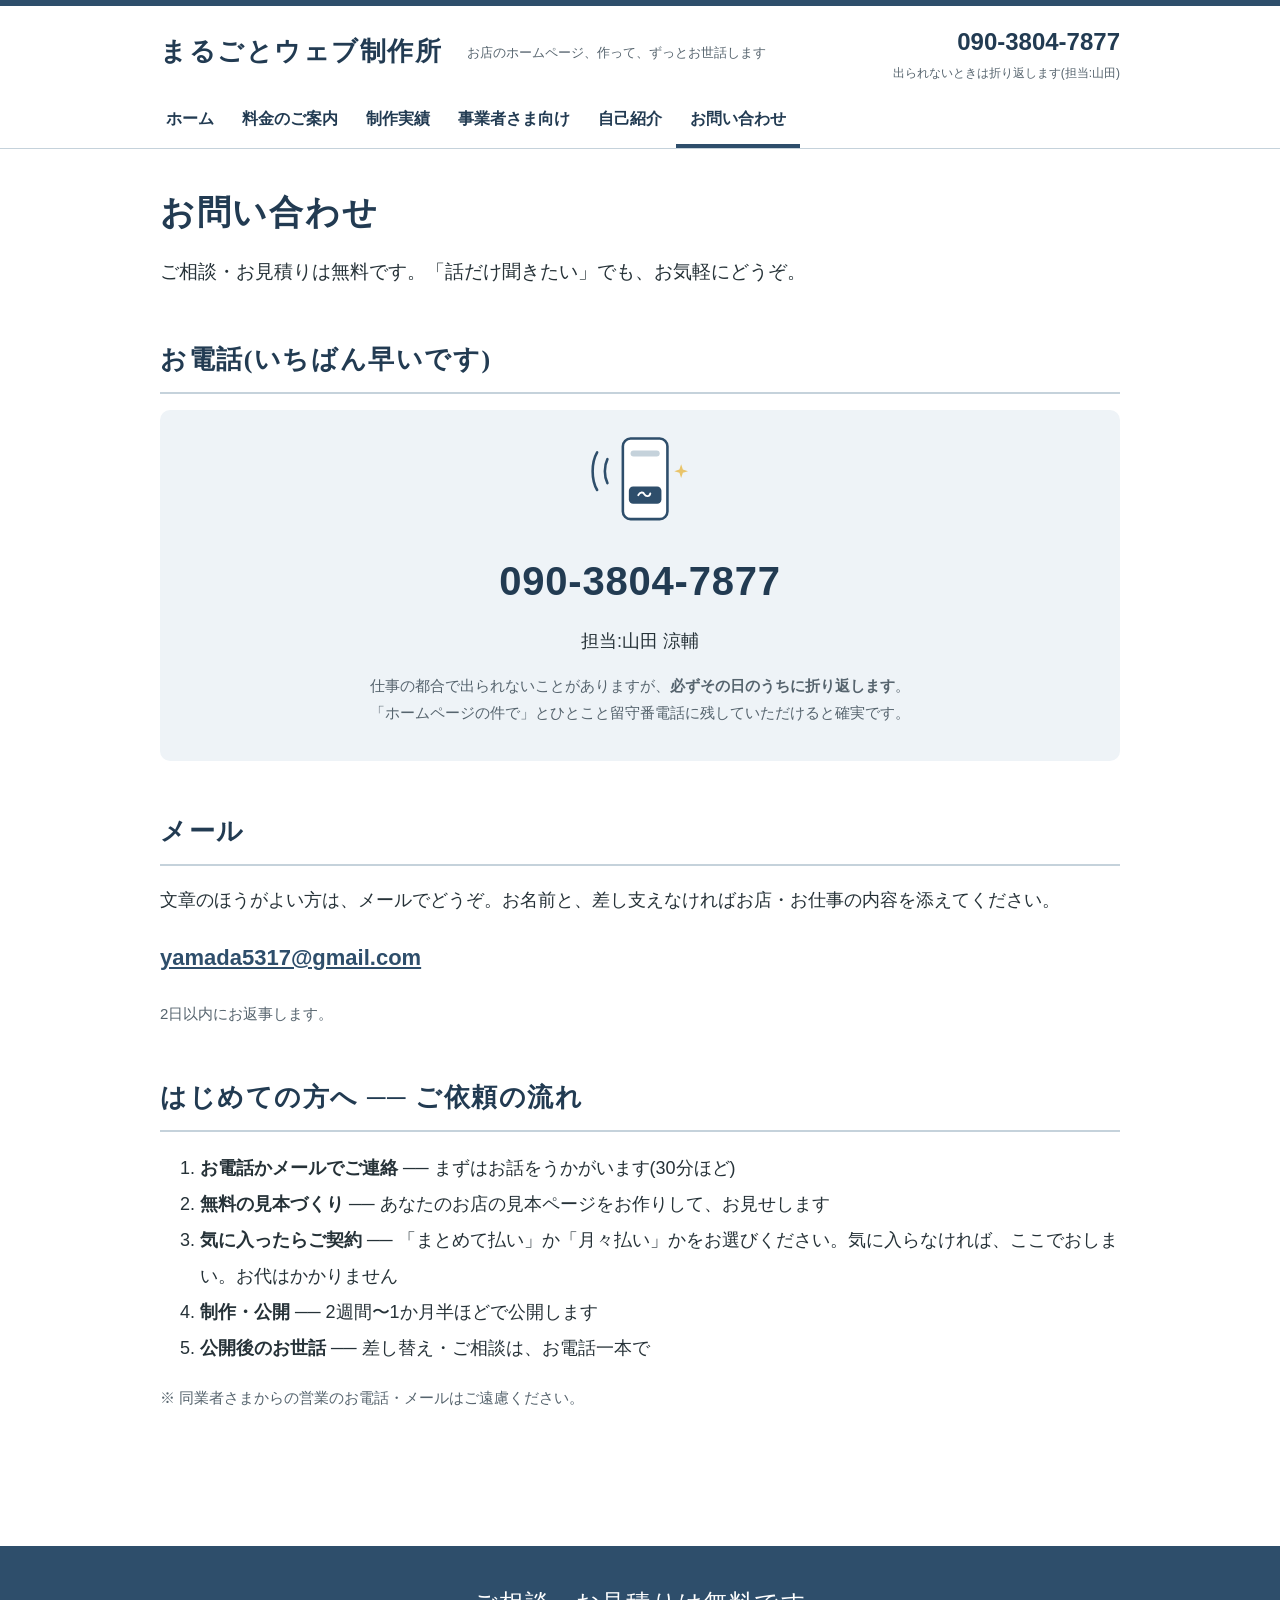
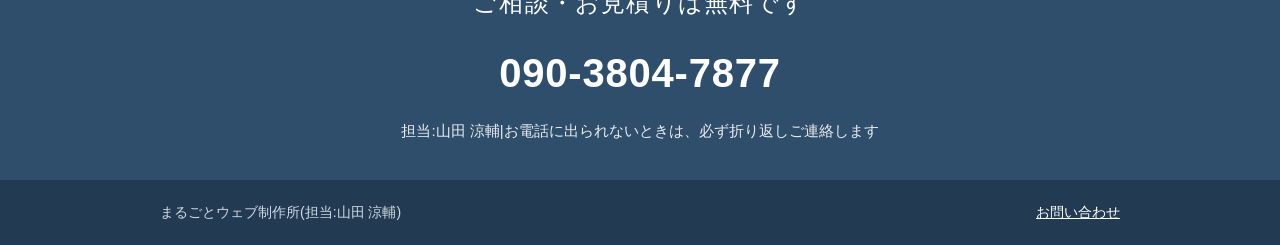
==== contact.html @ 01c767c2 "まるごとウェブ制作所 公式サイト初版 静的HTML6ページ+共通CSS+制作例デモ「木漏れ日珈琲」(3ページ)。 料金プラン(おてがる8万/きちんと18万・月々払い対応)、お世話係(月5,000円)、" ====
<!DOCTYPE html>
<html lang="ja">
<head>
<meta charset="UTF-8">
<meta name="viewport" content="width=device-width, initial-scale=1">
<title>お問い合わせ|まるごとウェブ制作所</title>
<meta name="description" content="まるごとウェブ制作所へのお問い合わせ。お電話・メールで受け付けています。ご相談・お見積りは無料です。">
<link rel="stylesheet" href="assets/style.css">
</head>
<body>

<header class="site-header">
  <div class="header-inner">
    <a class="site-name" href="index.html">まるごとウェブ制作所</a>
    <p class="site-tag">お店のホームページ、作って、ずっとお世話します</p>
    <div class="header-tel">
      <a href="tel:09038047877">090-3804-7877</a>
      <div class="note">出られないときは折り返します(担当:山田)</div>
    </div>
  </div>
  <nav class="site-nav">
    <a href="index.html">ホーム</a>
    <a href="ryokin.html">料金のご案内</a>
    <a href="jisseki.html">制作実績</a>
    <a href="jigyousha.html">事業者さま向け</a>
    <a href="profile.html">自己紹介</a>
    <a href="contact.html" aria-current="page">お問い合わせ</a>
  </nav>
</header>

<main>
  <h1>お問い合わせ</h1>
  <p class="lead">ご相談・お見積りは無料です。「話だけ聞きたい」でも、お気軽にどうぞ。</p>

  <section class="section">
    <h2>お電話(いちばん早いです)</h2>
    <div class="panel" style="text-align:center">
      <p class="illu-center">
        <svg width="110" height="96" viewBox="0 0 128 112" fill="none" stroke="#2e4e6b" stroke-width="3" stroke-linecap="round" stroke-linejoin="round" role="img" aria-label="電話のイラスト">
          <rect x="44" y="10" width="52" height="94" rx="9" fill="#ffffff"/>
          <rect x="53" y="24" width="34" height="7" rx="3.5" fill="#c5d2db" stroke="none"/>
          <rect x="51" y="66" width="38" height="20" rx="5" fill="#2e4e6b" stroke="none"/>
          <path d="M62 76 c2 -4 6 -4 7 -1 c2 3 6 3 7 -1" stroke="#ffffff" stroke-width="2.2"/>
          <path d="M26 34 c-4 8 -4 20 0 28 M14 26 c-7 12 -7 32 0 44" />
          <path d="M112 40 l2 6 l6 2 l-6 2 l-2 6 l-2 -6 l-6 -2 l6 -2 z" fill="#e9c46a" stroke="none"/>
        </svg>
      </p>
      <a class="cta-tel" style="color:var(--indigo-deep)" href="tel:09038047877">090-3804-7877</a>
      <p style="margin:8px 0 0">担当:山田 涼輔</p>
      <p class="muted">仕事の都合で出られないことがありますが、<strong>必ずその日のうちに折り返します</strong>。<br>「ホームページの件で」とひとこと留守番電話に残していただけると確実です。</p>
    </div>
  </section>

  <section class="section">
    <h2>メール</h2>
    <p>文章のほうがよい方は、メールでどうぞ。お名前と、差し支えなければお店・お仕事の内容を添えてください。</p>
    <p style="font-size:22px; font-weight:700">
      <a href="mailto:yamada5317@gmail.com">yamada5317@gmail.com</a>
    </p>
    <p class="muted">2日以内にお返事します。</p>
  </section>

  <!-- ▼ LINE公式アカウントを作ったらここを解禁
  <section class="section">
    <h2>LINE</h2>
    <p>LINEでのご相談も受け付けています。下のボタンから友だち追加してください。</p>
  </section>
  -->

  <section class="section">
    <h2>はじめての方へ ── ご依頼の流れ</h2>
    <ol style="font-size:18px; line-height:2">
      <li><strong>お電話かメールでご連絡</strong> ── まずはお話をうかがいます(30分ほど)</li>
      <li><strong>無料の見本づくり</strong> ── あなたのお店の見本ページをお作りして、お見せします</li>
      <li><strong>気に入ったらご契約</strong> ── 「まとめて払い」か「月々払い」かをお選びください。気に入らなければ、ここでおしまい。お代はかかりません</li>
      <li><strong>制作・公開</strong> ── 2週間〜1か月半ほどで公開します</li>
      <li><strong>公開後のお世話</strong> ── 差し替え・ご相談は、お電話一本で</li>
    </ol>
  </section>

  <p class="muted">※ 同業者さまからの営業のお電話・メールはご遠慮ください。</p>
</main>

<div class="cta-band">
  <div class="cta-inner">
    <p class="lead-line">ご相談・お見積りは無料です</p>
    <a class="cta-tel" href="tel:09038047877">090-3804-7877</a>
    <p class="sub">担当:山田 涼輔|お電話に出られないときは、必ず折り返しご連絡します</p>
  </div>
</div>

<footer class="site-footer">
  <div class="footer-inner">
    <span>まるごとウェブ制作所(担当:山田 涼輔)</span>
    <span><a href="contact.html">お問い合わせ</a></span>
  </div>
</footer>

</body>
</html>
---- assets/style.css ----
/* まるごとウェブ制作所 共通スタイル
   トーン:チラシと同じ「藍色×白・大きい文字・誠実」 */

:root {
  --ink: #263238;
  --indigo: #2e4e6b;
  --indigo-deep: #223b52;
  --panel: #eef3f7;
  --line: #c5d2db;
  --paper: #ffffff;
  --muted: #56646e;
  --serif: "BIZ UDPMincho", "Yu Mincho", "Hiragino Mincho ProN", serif;
  --sans: "BIZ UDPGothic", "Yu Gothic", "Hiragino Kaku Gothic ProN", Meiryo, sans-serif;
}

* { box-sizing: border-box; }
html { scroll-behavior: smooth; }
body {
  margin: 0;
  font-family: var(--sans);
  font-size: 18px;
  line-height: 1.8;
  color: var(--ink);
  background: var(--paper);
  overflow-x: hidden;
}
img, svg { max-width: 100%; height: auto; }
a { color: var(--indigo); }

/* ---------- ヘッダー ---------- */
.site-header {
  border-top: 6px solid var(--indigo);
  border-bottom: 1px solid var(--line);
  background: var(--paper);
}
.header-inner {
  max-width: 1000px; margin: 0 auto; padding: 14px 20px 10px;
  display: flex; flex-wrap: wrap; align-items: center; gap: 8px 24px;
}
.site-name {
  font-family: var(--serif);
  font-size: 26px; font-weight: 700; letter-spacing: .06em;
  color: var(--indigo-deep); text-decoration: none;
}
.site-tag { font-size: 13px; color: var(--muted); margin: 0; }
.header-tel {
  margin-left: auto; text-align: right;
}
.header-tel a {
  display: inline-block;
  font-size: 24px; font-weight: 700; text-decoration: none;
  color: var(--indigo-deep); font-variant-numeric: tabular-nums;
}
.header-tel .note { font-size: 12px; color: var(--muted); }

.site-nav {
  max-width: 1000px; margin: 0 auto; padding: 0 12px;
  display: flex; flex-wrap: wrap;
}
.site-nav a {
  display: block; padding: 10px 14px;
  font-size: 16px; font-weight: 700; text-decoration: none;
  color: var(--indigo-deep);
  border-bottom: 4px solid transparent;
}
.site-nav a:hover { background: var(--panel); }
.site-nav a[aria-current="page"] { border-bottom-color: var(--indigo); }

/* ---------- 共通レイアウト ---------- */
main { max-width: 1000px; margin: 0 auto; padding: 12px 20px 56px; }
.section { margin-top: 48px; }
h1 {
  font-family: var(--serif);
  font-size: 34px; letter-spacing: .05em; color: var(--indigo-deep);
  line-height: 1.4; margin: 28px 0 8px; text-wrap: balance;
}
h2 {
  font-family: var(--serif);
  font-size: 26px; letter-spacing: .06em; color: var(--indigo-deep);
  margin: 0 0 16px; padding-bottom: 8px;
  border-bottom: 2px solid var(--line);
}
h3 { font-size: 20px; color: var(--indigo-deep); margin: 0 0 8px; }
.lead { font-size: 19px; }
.muted { color: var(--muted); font-size: 15px; }

/* ---------- 部品 ---------- */
.btn {
  display: inline-block;
  background: var(--indigo); color: #fff;
  font-size: 18px; font-weight: 700; text-decoration: none;
  padding: 14px 28px; border-radius: 8px;
}
.btn:hover { background: var(--indigo-deep); }
.btn.ghost {
  background: #fff; color: var(--indigo-deep);
  border: 2px solid var(--indigo);
}

.notice {
  border: 3px solid var(--indigo); border-radius: 10px;
  padding: 20px 24px;
  display: flex; align-items: center; gap: 20px; flex-wrap: wrap;
}
.notice .badge {
  font-family: var(--serif);
  background: var(--indigo); color: #fff;
  font-size: 20px; font-weight: 700; letter-spacing: .1em;
  padding: 10px 14px; border-radius: 6px; white-space: nowrap;
}
.notice p { margin: 0; flex: 1; min-width: 240px; }

.card-grid { display: grid; grid-template-columns: repeat(auto-fit, minmax(280px, 1fr)); gap: 20px; }
.card {
  border: 2px solid var(--line); border-radius: 10px;
  overflow: hidden; background: #fff;
  display: flex; flex-direction: column;
}
.card-head { background: var(--indigo); color: #fff; padding: 14px 20px; }
.card-head h3 { color: #fff; margin: 0; font-size: 21px; }
.card-head p { margin: 4px 0 0; font-size: 14px; opacity: .95; }
.card-body { padding: 16px 20px 20px; flex: 1; }
.card-body ul { margin: 0; padding-left: 22px; }

.price-line {
  display: flex; align-items: baseline; justify-content: space-between; gap: 12px;
  border-bottom: 1px dashed var(--line); padding: 10px 0;
}
.price-line:last-child { border-bottom: none; }
.price-label { font-weight: 700; color: var(--indigo-deep); font-size: 16px; }
.price-label small { display: block; font-weight: 400; color: var(--muted); font-size: 12px; }
.price {
  font-size: 30px; font-weight: 700; white-space: nowrap;
  font-variant-numeric: tabular-nums;
}
.price small { font-size: 16px; }
.price .per { font-size: 15px; }

.panel {
  background: var(--panel); border-radius: 10px;
  padding: 20px 24px;
}

table.simple {
  width: 100%; border-collapse: collapse; font-size: 17px;
}
table.simple th, table.simple td {
  border: 1px solid var(--line); padding: 10px 14px; text-align: left;
  vertical-align: top;
}
table.simple th { background: var(--panel); color: var(--indigo-deep); white-space: nowrap; }
.table-scroll { overflow-x: auto; }

/* FAQ */
.faq details {
  border: 2px solid var(--line); border-radius: 8px;
  padding: 0; margin-bottom: 12px; background: #fff;
}
.faq summary {
  cursor: pointer; font-weight: 700; font-size: 18px;
  padding: 14px 18px; color: var(--indigo-deep);
}
.faq details[open] summary { border-bottom: 1px solid var(--line); }
.faq .answer { padding: 12px 18px 16px; margin: 0; }

/* 実績カード */
.work-thumb { background: var(--panel); display: flex; justify-content: center; padding: 18px 12px 10px; }
.work-note { font-size: 14px; color: var(--muted); }

/* イラスト入りレイアウト */
.split { display: flex; gap: 36px; align-items: center; }
.split .split-text { flex: 1; min-width: 0; }
.split .illu { flex-shrink: 0; }
.illu svg { display: block; }
.illu-center { text-align: center; margin: 0 0 8px; }
.illu-center svg { display: inline-block; }
@media (max-width: 700px) {
  .split { flex-direction: column; gap: 12px; }
  .split .illu { order: 2; }
}

/* ---------- お問い合わせ帯(全ページ共通) ---------- */
.cta-band {
  background: var(--indigo);
  color: #fff;
  margin-top: 64px;
}
.cta-inner {
  max-width: 1000px; margin: 0 auto; padding: 36px 20px;
  text-align: center;
}
.cta-inner .lead-line {
  font-family: var(--serif);
  font-size: 24px; margin: 0 0 12px; letter-spacing: .05em;
}
.cta-tel {
  display: inline-block;
  font-size: 40px; font-weight: 700; color: #fff; text-decoration: none;
  font-variant-numeric: tabular-nums; letter-spacing: .02em;
}
.cta-inner .sub { font-size: 15px; opacity: .9; margin: 8px 0 0; }

/* ---------- フッター ---------- */
.site-footer {
  background: var(--indigo-deep); color: #cfdae4;
  font-size: 14px;
}
.footer-inner {
  max-width: 1000px; margin: 0 auto; padding: 20px;
  display: flex; flex-wrap: wrap; gap: 8px 24px; justify-content: space-between;
}
.site-footer a { color: #fff; }

/* ---------- スマホ ---------- */
@media (max-width: 640px) {
  body { font-size: 17px; }
  h1 { font-size: 23px; }
  h2 { font-size: 21px; }
  .site-name { font-size: 22px; }
  .header-tel { margin-left: 0; text-align: left; }
  .price { font-size: 26px; }
  .cta-tel { font-size: 31px; }
}
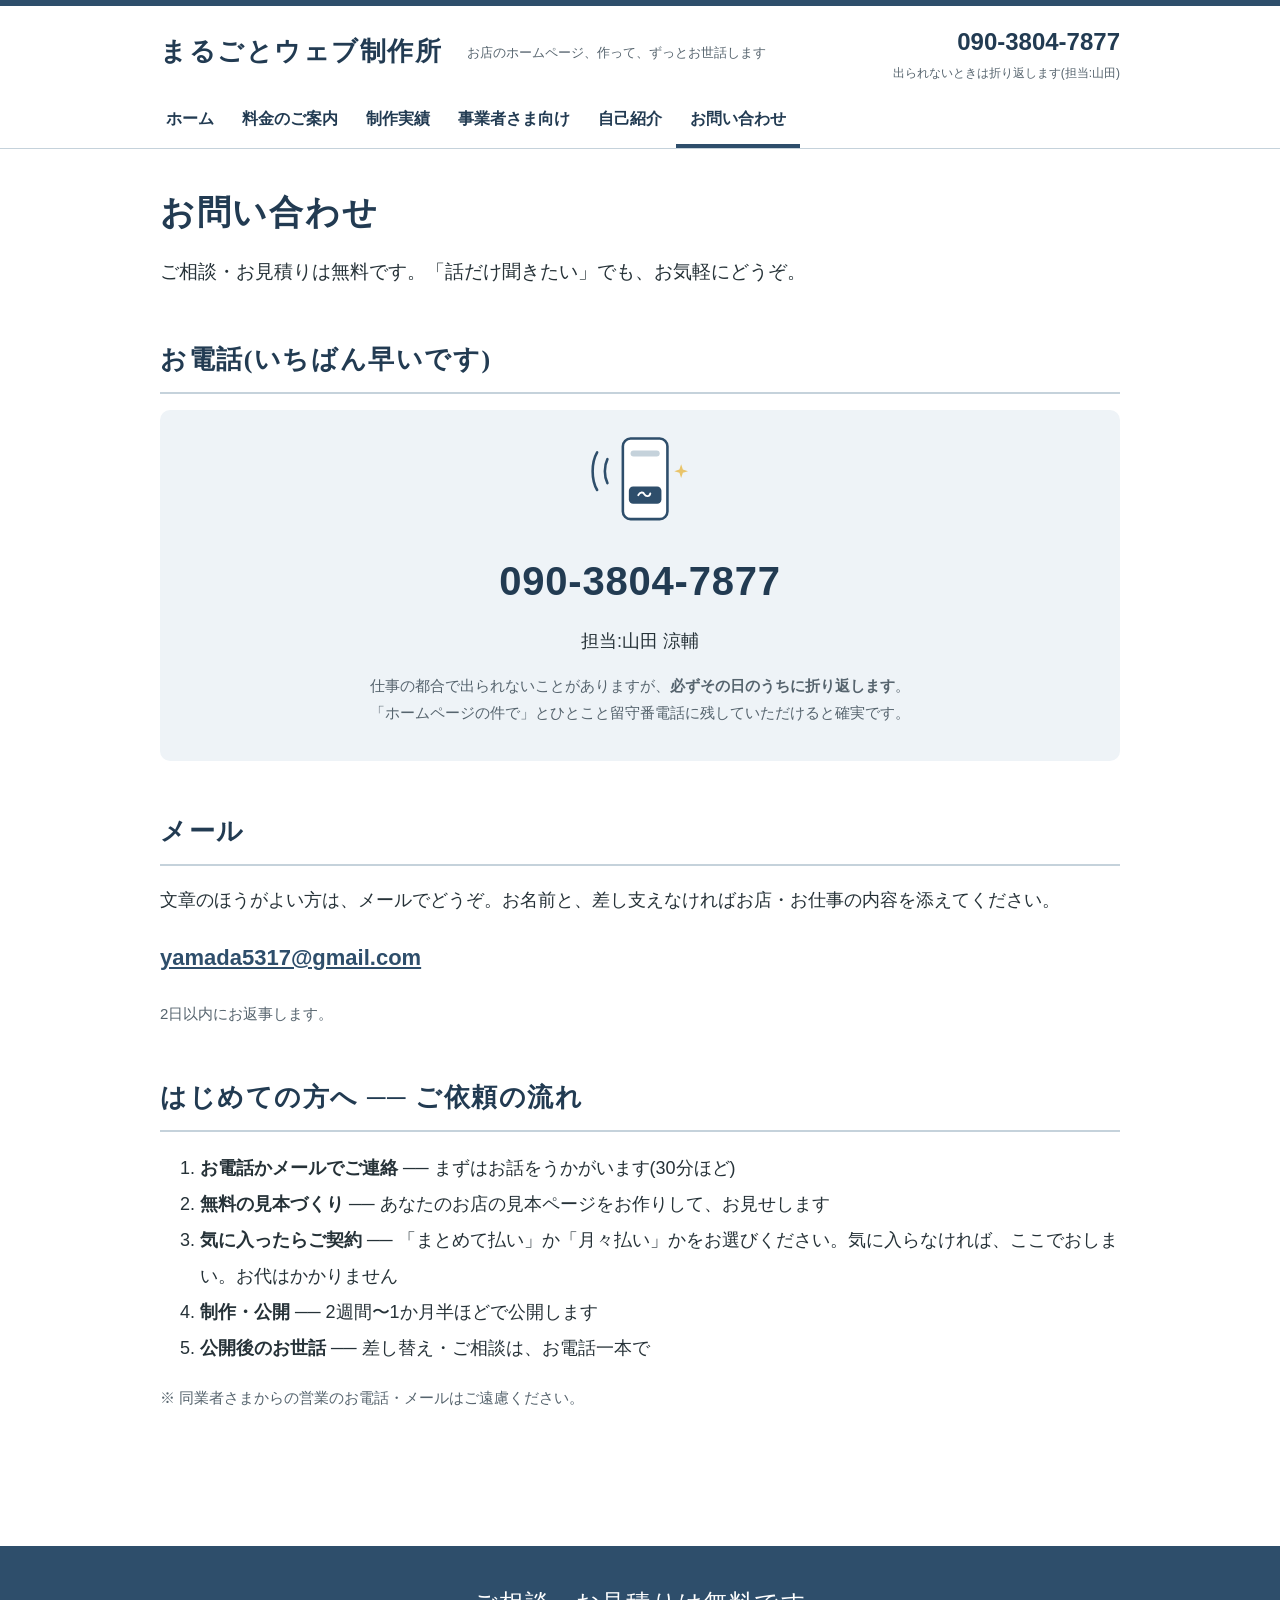
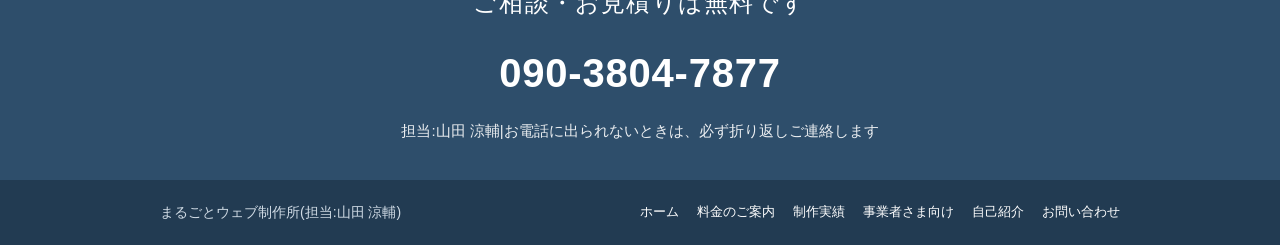
==== commit 8aab81a5: "スマホ表示を改善:下部固定タブナビ+トップの構成見直し - スマホではヘッダーの横並びナビをやめ、下部固定の5タブ(アイコン付き)に変更 - ヘッダーはサイト名+電話番号だけに簡素化(タグライン・注記" ====
--- a/contact.html
+++ b/contact.html
@@ -92,9 +92,39 @@
 <footer class="site-footer">
   <div class="footer-inner">
     <span>まるごとウェブ制作所(担当:山田 涼輔)</span>
-    <span><a href="contact.html">お問い合わせ</a></span>
+    <nav class="footer-nav">
+      <a href="index.html">ホーム</a>
+      <a href="ryokin.html">料金のご案内</a>
+      <a href="jisseki.html">制作実績</a>
+      <a href="jigyousha.html">事業者さま向け</a>
+      <a href="profile.html">自己紹介</a>
+      <a href="contact.html">お問い合わせ</a>
+    </nav>
   </div>
 </footer>
 
+<nav class="bottom-nav" aria-label="メインメニュー">
+  <a href="index.html">
+    <svg viewBox="0 0 24 24" fill="none" stroke="currentColor" stroke-width="2" stroke-linecap="round" stroke-linejoin="round" aria-hidden="true"><path d="M4 11.5 L12 4.5 l8 7"/><path d="M6.5 10 v10 h11 v-10"/></svg>
+    <span>ホーム</span>
+  </a>
+  <a href="ryokin.html">
+    <svg viewBox="0 0 24 24" fill="none" stroke="currentColor" stroke-width="2" stroke-linecap="round" stroke-linejoin="round" aria-hidden="true"><rect x="2.5" y="6.5" width="19" height="11" rx="2"/><circle cx="12" cy="12" r="3"/></svg>
+    <span>料金</span>
+  </a>
+  <a href="jisseki.html">
+    <svg viewBox="0 0 24 24" fill="none" stroke="currentColor" stroke-width="2" stroke-linecap="round" stroke-linejoin="round" aria-hidden="true"><rect x="3.5" y="5" width="17" height="14" rx="2"/><circle cx="9" cy="10" r="1.7"/><path d="M4.5 17 l4.5 -4 l3.5 3 l3 -2.5 l4 3.5"/></svg>
+    <span>実績</span>
+  </a>
+  <a href="profile.html">
+    <svg viewBox="0 0 24 24" fill="none" stroke="currentColor" stroke-width="2" stroke-linecap="round" stroke-linejoin="round" aria-hidden="true"><circle cx="12" cy="8" r="3.6"/><path d="M5 20 c.5 -4 3.3 -6 7 -6 s6.5 2 7 6"/></svg>
+    <span>自己紹介</span>
+  </a>
+  <a href="contact.html" aria-current="page">
+    <svg viewBox="0 0 24 24" fill="none" stroke="currentColor" stroke-width="2" stroke-linecap="round" stroke-linejoin="round" aria-hidden="true"><path d="M7.3 3.5 h3.2 l1.5 4 -2.2 1.7 a12 12 0 0 0 5 5 l1.7 -2.2 4 1.5 v3.2 a1.8 1.8 0 0 1 -1.8 1.8 A16.2 16.2 0 0 1 5.5 5.3 a1.8 1.8 0 0 1 1.8 -1.8 z"/></svg>
+    <span>相談する</span>
+  </a>
+</nav>
+
 </body>
 </html>
--- a/assets/style.css
+++ b/assets/style.css
@@ -207,17 +207,60 @@
 }
 .footer-inner {
   max-width: 1000px; margin: 0 auto; padding: 20px;
-  display: flex; flex-wrap: wrap; gap: 8px 24px; justify-content: space-between;
+  display: flex; flex-wrap: wrap; gap: 12px 24px; justify-content: space-between;
 }
 .site-footer a { color: #fff; }
+.footer-nav { display: flex; flex-wrap: wrap; gap: 4px 18px; font-size: 13px; }
+.footer-nav a { text-decoration: none; }
+.footer-nav a:hover { text-decoration: underline; }
+
+/* ---------- スマホ下部の固定ナビ ---------- */
+.bottom-nav { display: none; }
 
 /* ---------- スマホ ---------- */
 @media (max-width: 640px) {
-  body { font-size: 17px; }
+  body { font-size: 17px; padding-bottom: 76px; }
   h1 { font-size: 23px; }
   h2 { font-size: 21px; }
-  .site-name { font-size: 22px; }
-  .header-tel { margin-left: 0; text-align: left; }
+  .site-name { font-size: 21px; }
   .price { font-size: 26px; }
   .cta-tel { font-size: 31px; }
-}
+
+  /* ヘッダーを軽くする(タグライン・注記は隠して1行に) */
+  .header-inner { padding: 12px 16px 10px; gap: 8px 12px; }
+  .site-tag { display: none; }
+  .header-tel { margin-left: auto; text-align: right; }
+  .header-tel a { font-size: 18px; }
+  .header-tel .note { display: none; }
+  .site-header { border-bottom: 2px solid var(--line); }
+
+  /* 横並びナビはやめて、下部固定タブに切り替え */
+  .site-nav { display: none; }
+  .bottom-nav {
+    display: grid;
+    grid-template-columns: repeat(5, 1fr);
+    gap: 4px;
+    position: fixed; bottom: 0; left: 0; right: 0; z-index: 100;
+    background: #fff;
+    border-top: 2px solid var(--line);
+    padding: 6px 6px calc(6px + env(safe-area-inset-bottom));
+    box-shadow: 0 -2px 10px rgba(34, 59, 82, .10);
+  }
+  .bottom-nav a {
+    display: flex; flex-direction: column; align-items: center; gap: 2px;
+    font-size: 11px; font-weight: 700; text-decoration: none;
+    color: var(--indigo-deep);
+    padding: 5px 2px 3px; border-radius: 10px;
+    line-height: 1.2;
+  }
+  .bottom-nav a svg { width: 24px; height: 24px; }
+  .bottom-nav a[aria-current="page"] {
+    background: var(--indigo);
+    color: #fff;
+  }
+
+  /* トップ:見出しの直後にイラストを出して文字の壁を崩す */
+  .hero-split { gap: 8px; }
+  .hero-split .illu { order: -1; margin: 4px auto 0; }
+  .hero-split .illu svg { width: 250px; height: auto; }
+}
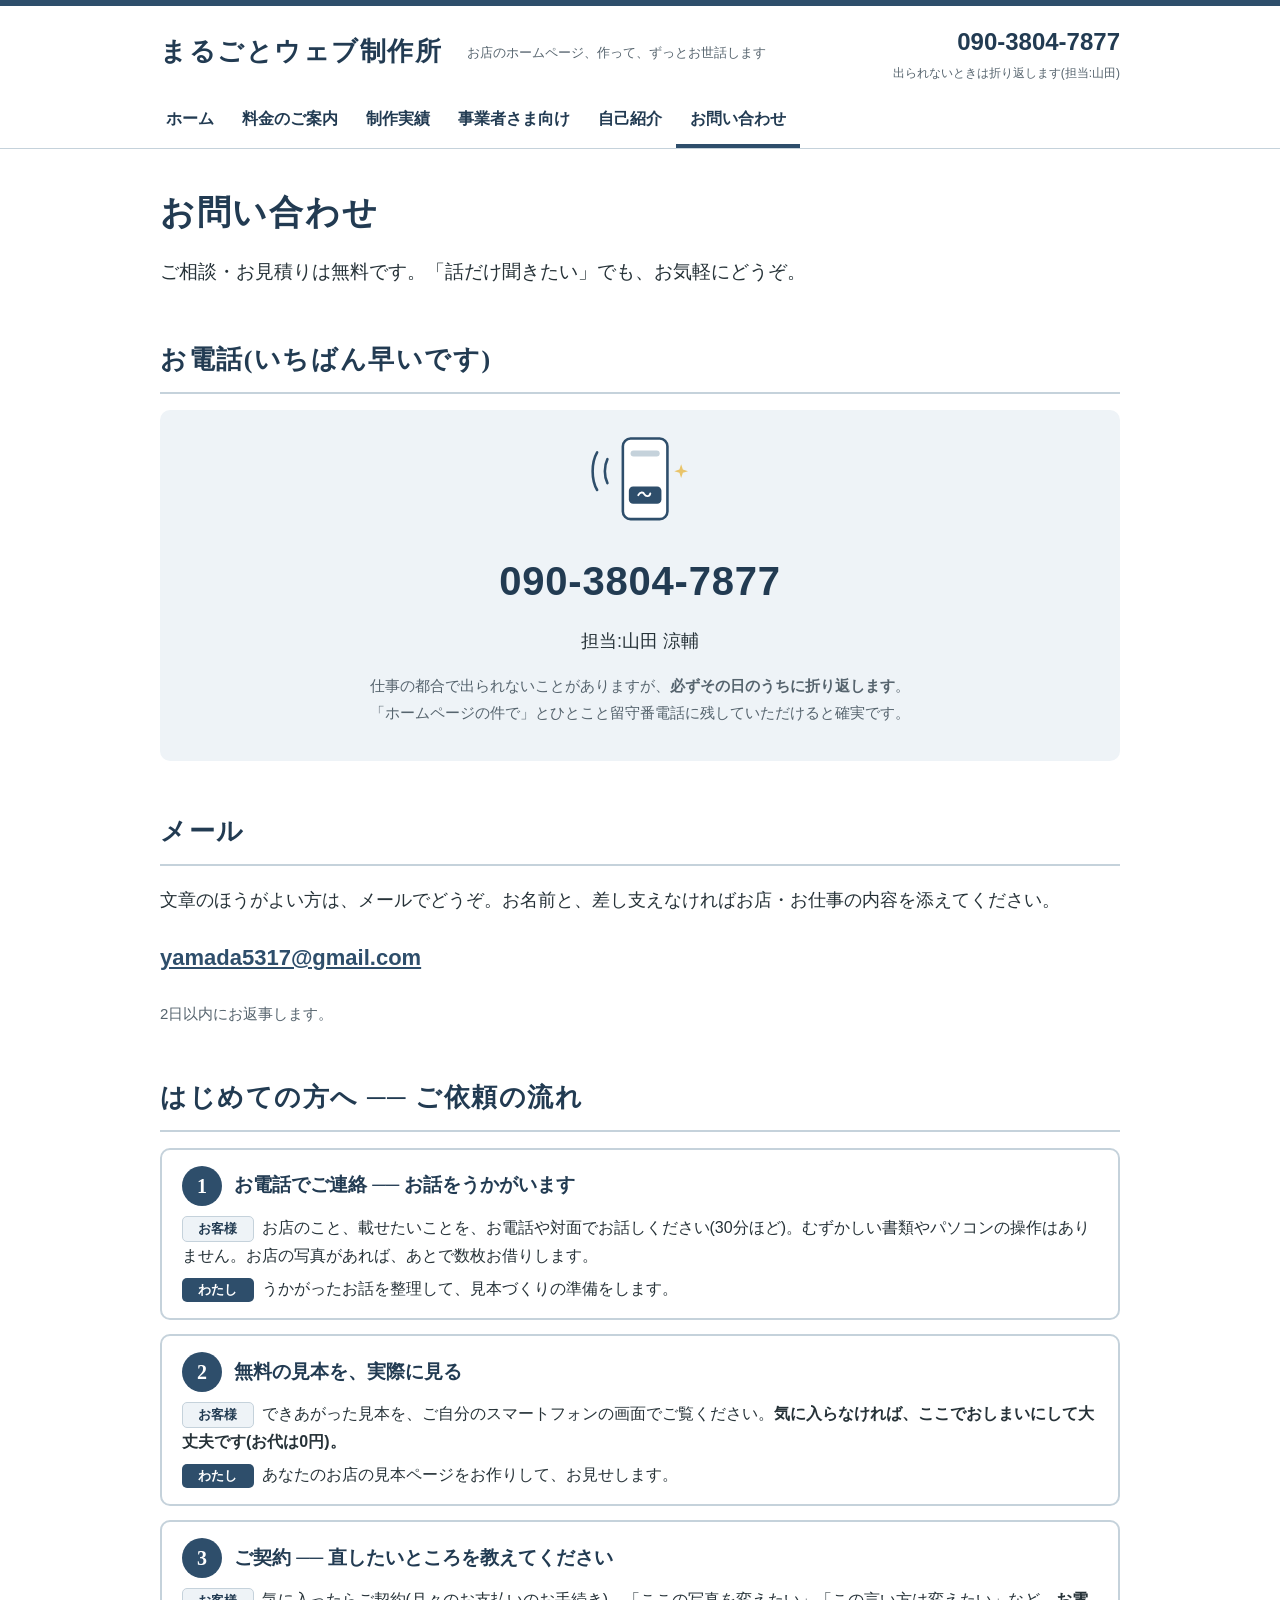
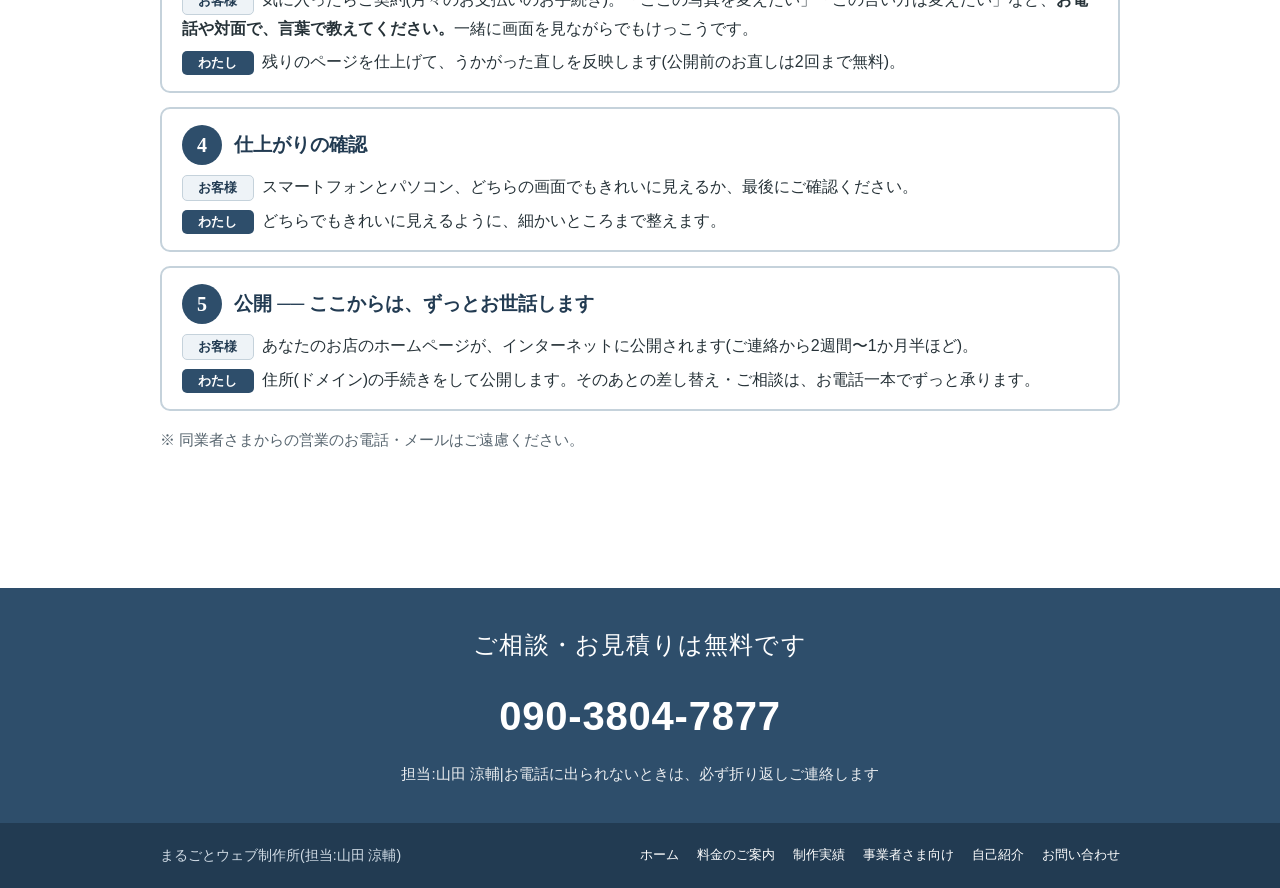
==== commit db3f341b: "ご依頼の流れを5ステップの「お客様/わたし」二役形式に刷新 - お問い合わせページの流れを、各ステップで双方のやることが分かるカード形式に - 修正依頼は電話・対面で言葉で伝えてもらう前提を明記(修正" ====
--- a/contact.html
+++ b/contact.html
@@ -69,13 +69,39 @@
 
   <section class="section">
     <h2>はじめての方へ ── ご依頼の流れ</h2>
-    <ol style="font-size:18px; line-height:2">
-      <li><strong>お電話かメールでご連絡</strong> ── まずはお話をうかがいます(30分ほど)</li>
-      <li><strong>無料の見本づくり</strong> ── あなたのお店の見本ページをお作りして、お見せします</li>
-      <li><strong>気に入ったらご契約</strong> ── 「まとめて払い」か「月々払い」かをお選びください。気に入らなければ、ここでおしまい。お代はかかりません</li>
-      <li><strong>制作・公開</strong> ── 2週間〜1か月半ほどで公開します</li>
-      <li><strong>公開後のお世話</strong> ── 差し替え・ご相談は、お電話一本で</li>
-    </ol>
+    <div class="flow">
+
+      <div class="flow-step">
+        <div class="flow-head"><span class="flow-num">1</span><h3>お電話でご連絡 ── お話をうかがいます</h3></div>
+        <p><span class="who you">お客様</span>お店のこと、載せたいことを、お電話や対面でお話しください(30分ほど)。むずかしい書類やパソコンの操作はありません。お店の写真があれば、あとで数枚お借りします。</p>
+        <p><span class="who me">わたし</span>うかがったお話を整理して、見本づくりの準備をします。</p>
+      </div>
+
+      <div class="flow-step">
+        <div class="flow-head"><span class="flow-num">2</span><h3>無料の見本を、実際に見る</h3></div>
+        <p><span class="who you">お客様</span>できあがった見本を、ご自分のスマートフォンの画面でご覧ください。<strong>気に入らなければ、ここでおしまいにして大丈夫です(お代は0円)。</strong></p>
+        <p><span class="who me">わたし</span>あなたのお店の見本ページをお作りして、お見せします。</p>
+      </div>
+
+      <div class="flow-step">
+        <div class="flow-head"><span class="flow-num">3</span><h3>ご契約 ── 直したいところを教えてください</h3></div>
+        <p><span class="who you">お客様</span>気に入ったらご契約(月々のお支払いのお手続き)。「ここの写真を変えたい」「この言い方は変えたい」など、<strong>お電話や対面で、言葉で教えてください。</strong>一緒に画面を見ながらでもけっこうです。</p>
+        <p><span class="who me">わたし</span>残りのページを仕上げて、うかがった直しを反映します(公開前のお直しは2回まで無料)。</p>
+      </div>
+
+      <div class="flow-step">
+        <div class="flow-head"><span class="flow-num">4</span><h3>仕上がりの確認</h3></div>
+        <p><span class="who you">お客様</span>スマートフォンとパソコン、どちらの画面でもきれいに見えるか、最後にご確認ください。</p>
+        <p><span class="who me">わたし</span>どちらでもきれいに見えるように、細かいところまで整えます。</p>
+      </div>
+
+      <div class="flow-step">
+        <div class="flow-head"><span class="flow-num">5</span><h3>公開 ── ここからは、ずっとお世話します</h3></div>
+        <p><span class="who you">お客様</span>あなたのお店のホームページが、インターネットに公開されます(ご連絡から2週間〜1か月半ほど)。</p>
+        <p><span class="who me">わたし</span>住所(ドメイン)の手続きをして公開します。そのあとの差し替え・ご相談は、お電話一本でずっと承ります。</p>
+      </div>
+
+    </div>
   </section>
 
   <p class="muted">※ 同業者さまからの営業のお電話・メールはご遠慮ください。</p>
--- a/assets/style.css
+++ b/assets/style.css
@@ -166,6 +166,29 @@
 /* 実績カード */
 .work-thumb { background: var(--panel); display: flex; justify-content: center; padding: 18px 12px 10px; }
 .work-note { font-size: 14px; color: var(--muted); }
+
+/* ご依頼の流れ */
+.flow { display: grid; gap: 14px; }
+.flow-step {
+  border: 2px solid var(--line); border-radius: 10px;
+  padding: 16px 20px;
+}
+.flow-head { display: flex; align-items: center; gap: 12px; margin-bottom: 8px; }
+.flow-num {
+  flex-shrink: 0;
+  display: inline-flex; align-items: center; justify-content: center;
+  width: 40px; height: 40px; border-radius: 50%;
+  background: var(--indigo); color: #fff;
+  font-family: var(--serif); font-size: 20px; font-weight: 700;
+}
+.flow-head h3 { margin: 0; font-size: 19px; }
+.flow-step p { margin: 6px 0 0; font-size: 16px; line-height: 1.7; }
+.flow-step .who {
+  display: inline-block; min-width: 5.5em; text-align: center;
+  font-size: 13px; font-weight: 700; border-radius: 5px; padding: 1px 8px; margin-right: 8px;
+}
+.flow-step .who.you { background: var(--panel); color: var(--indigo-deep); border: 1.5px solid var(--line); }
+.flow-step .who.me { background: var(--indigo); color: #fff; }
 
 /* イラスト入りレイアウト */
 .split { display: flex; gap: 36px; align-items: center; }
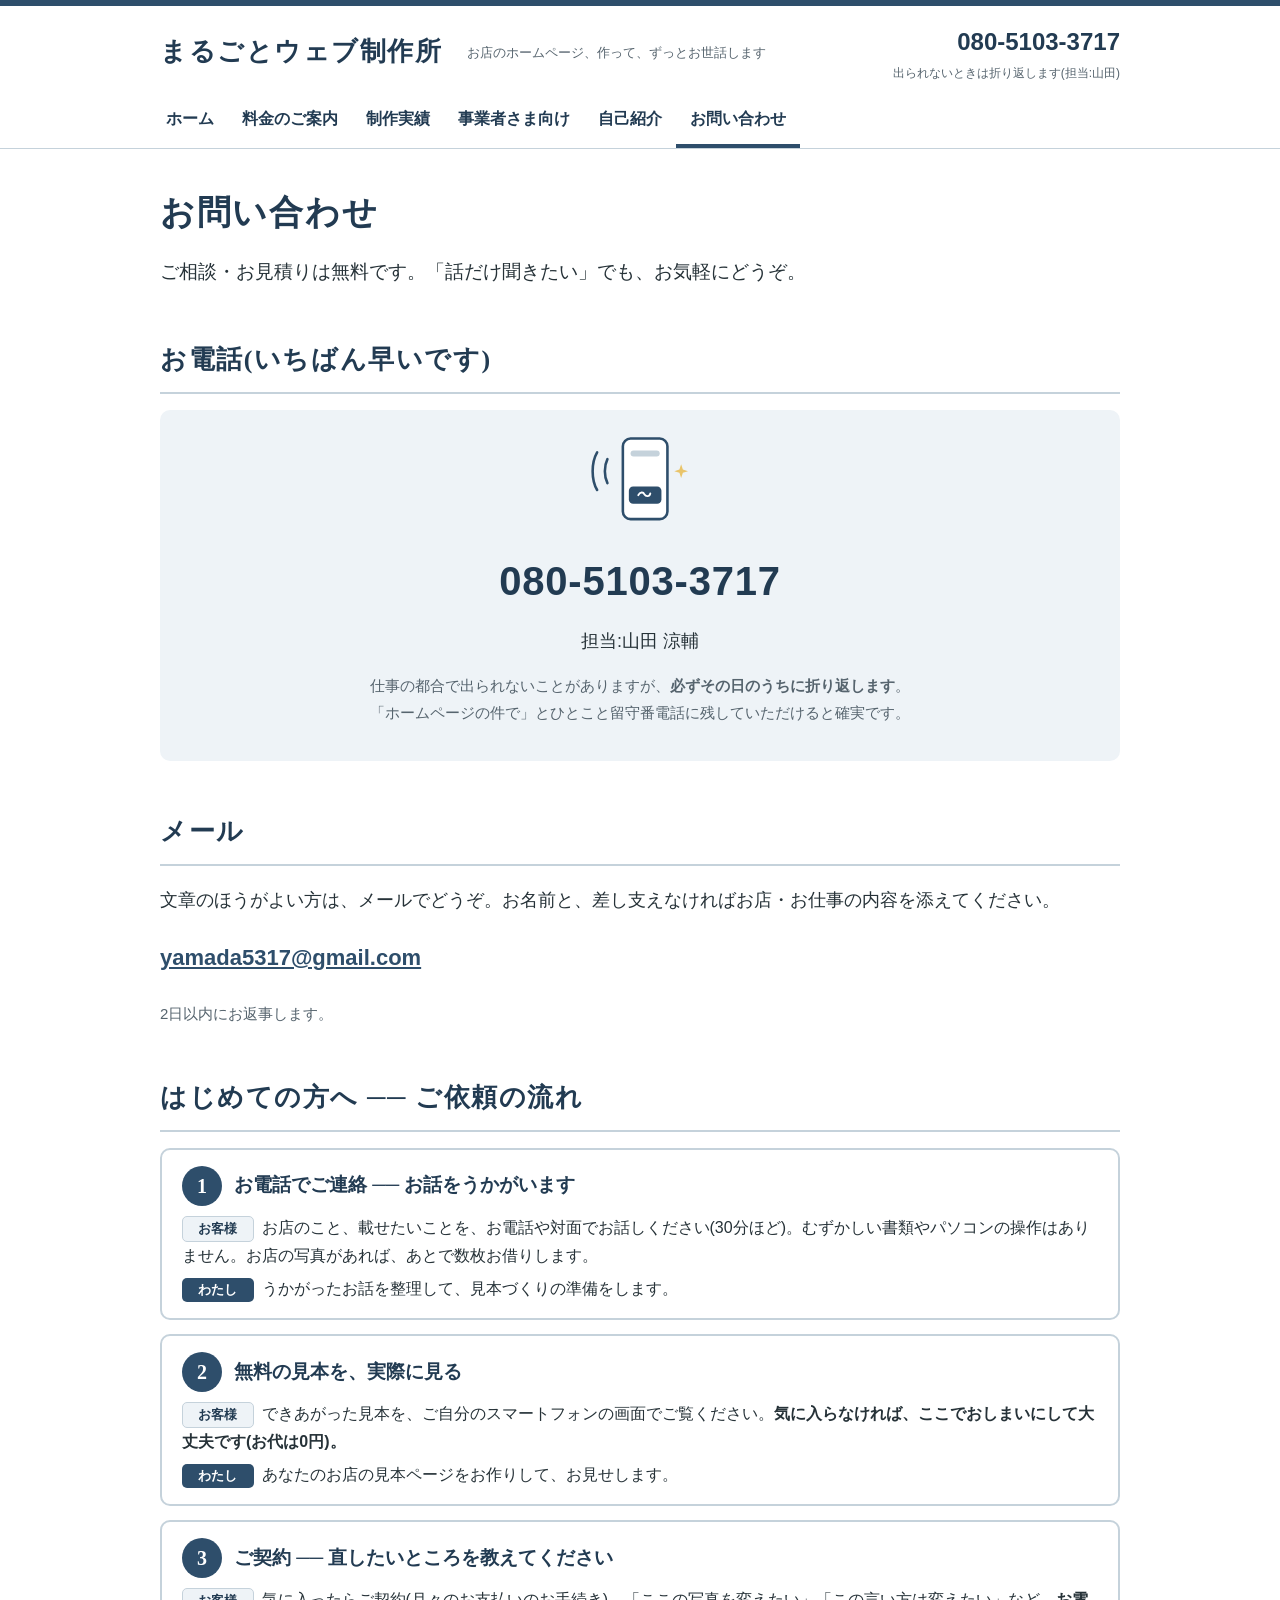
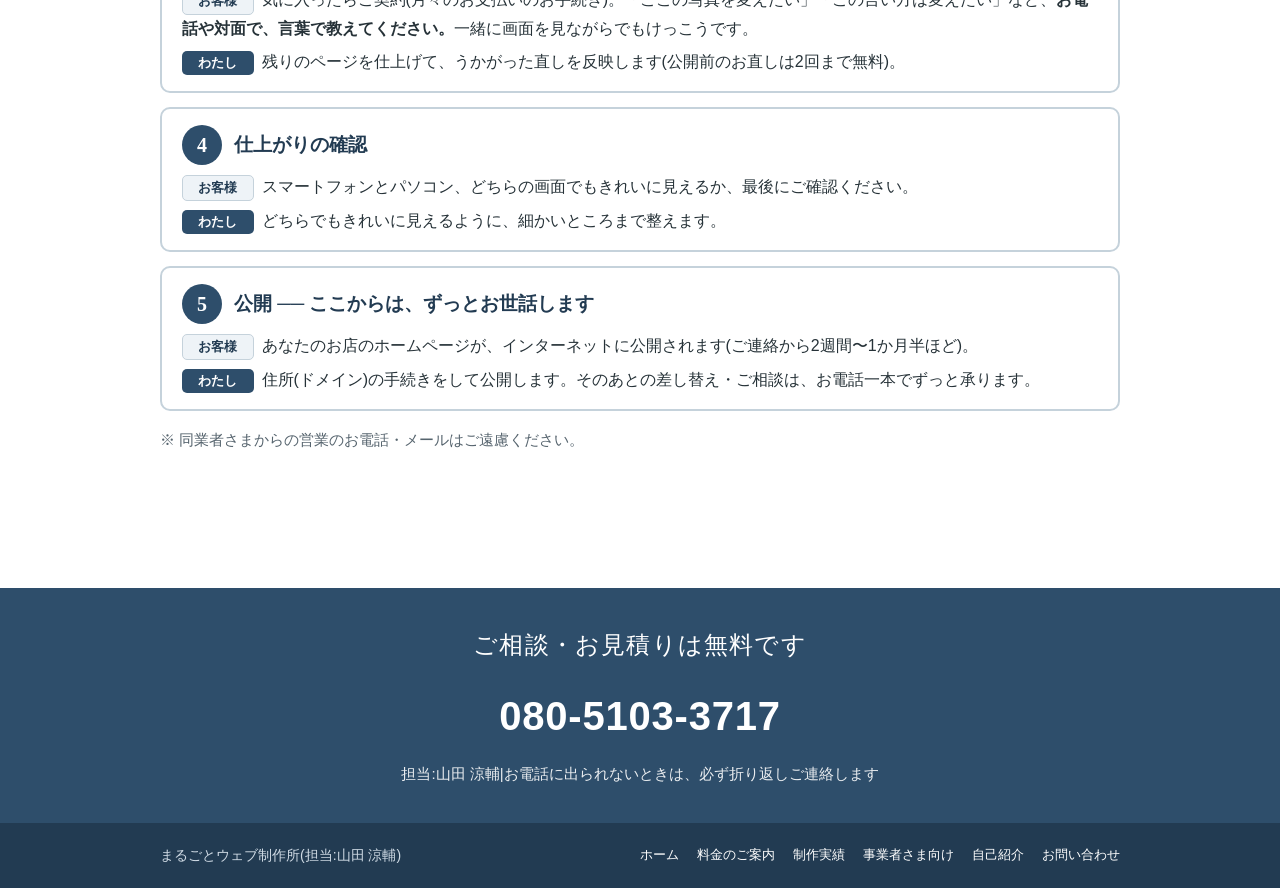
==== commit 3d999a3c: "仕事用電話番号に差し替え(090-3804-7877 → 080-5103-3717) 全ページのヘッダー・CTA帯・お問い合わせ・tel:リンクを新しい仕事用番号に統一  Co-Authored-B" ====
--- a/contact.html
+++ b/contact.html
@@ -14,7 +14,7 @@
     <a class="site-name" href="index.html">まるごとウェブ制作所</a>
     <p class="site-tag">お店のホームページ、作って、ずっとお世話します</p>
     <div class="header-tel">
-      <a href="tel:09038047877">090-3804-7877</a>
+      <a href="tel:08051033717">080-5103-3717</a>
       <div class="note">出られないときは折り返します(担当:山田)</div>
     </div>
   </div>
@@ -45,7 +45,7 @@
           <path d="M112 40 l2 6 l6 2 l-6 2 l-2 6 l-2 -6 l-6 -2 l6 -2 z" fill="#e9c46a" stroke="none"/>
         </svg>
       </p>
-      <a class="cta-tel" style="color:var(--indigo-deep)" href="tel:09038047877">090-3804-7877</a>
+      <a class="cta-tel" style="color:var(--indigo-deep)" href="tel:08051033717">080-5103-3717</a>
       <p style="margin:8px 0 0">担当:山田 涼輔</p>
       <p class="muted">仕事の都合で出られないことがありますが、<strong>必ずその日のうちに折り返します</strong>。<br>「ホームページの件で」とひとこと留守番電話に残していただけると確実です。</p>
     </div>
@@ -110,7 +110,7 @@
 <div class="cta-band">
   <div class="cta-inner">
     <p class="lead-line">ご相談・お見積りは無料です</p>
-    <a class="cta-tel" href="tel:09038047877">090-3804-7877</a>
+    <a class="cta-tel" href="tel:08051033717">080-5103-3717</a>
     <p class="sub">担当:山田 涼輔|お電話に出られないときは、必ず折り返しご連絡します</p>
   </div>
 </div>
